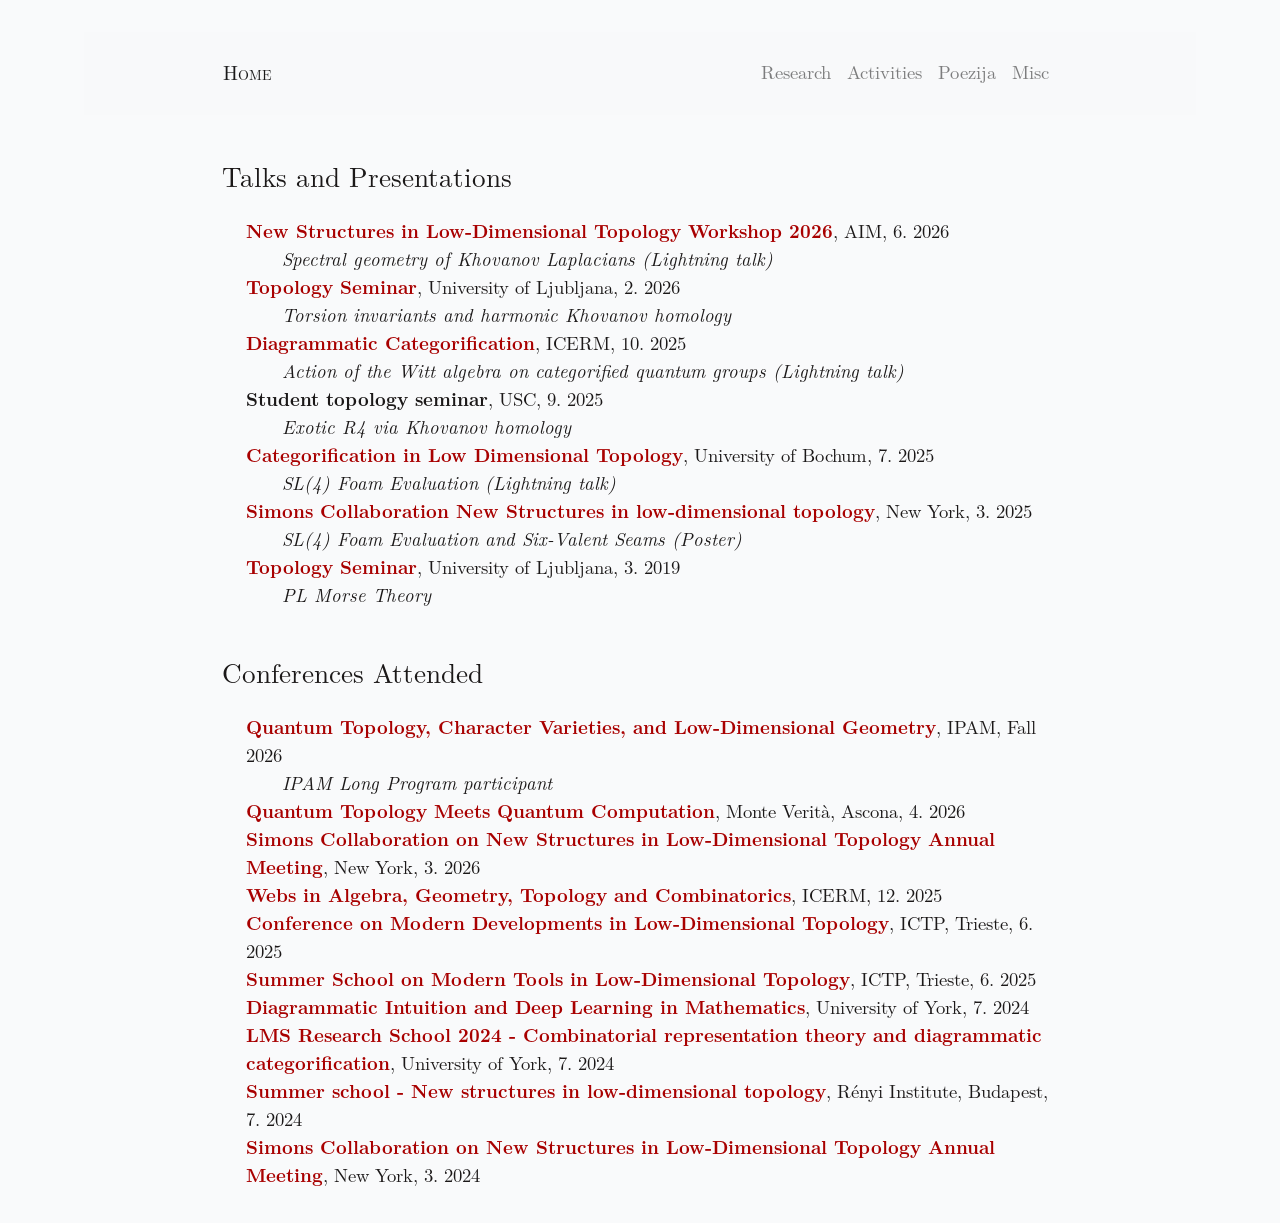
==== activities.html @ 0932a63a "local css, activities subpage, bugs" ====
<!DOCTYPE html>
<html lang="en">
    <head>
        <meta charset="UTF-8">
        <meta name="viewport" content="width=device-width, initial-scale=1.0">
        <title>Jernej Grlj</title>
        <!-- Bootstrap CSS -->
        <link rel="stylesheet" href="https://maxcdn.bootstrapcdn.com/bootstrap/4.5.2/css/bootstrap.min.css">
        <!-- LaTeX CSS -->
        <link rel="stylesheet" href="css/style.css">

        <style>
            h1 {

            }
            .container {
                max-width: 100%;
            }

            /* Media query for screens larger than 576px */
            @media (min-width: 576px) {
                .container {
                    max-width: 80%;
                }
            }
            /* Remove outline and highlight effects for navbar links */
            .nav-link {
                outline: none; /* Remove outline on focus */
                box-shadow: none; /* Remove any box shadow effect */
                text-decoration: none; /* Remove underline if it appears */
            }

            .nav-link:focus, .nav-link:active {
                outline: none; /* Remove the blue outline */
                box-shadow: none; /* Remove any box shadow effect */
            }
            .navbar-brand {
                outline: none;
                box-shadow: none;
            }

            /* Optional: Prevent link text from being highlighted */
            .nav-link:focus, .nav-link:active {
                background-color: transparent; /* No background change on focus */
                color: inherit; /* Maintain original text color */
            }
            /* Adjust font size and line height */
            body {
                max-width: 128ch;
                font-size: 1rem;
                line-height: 1.5;
            }
                    /* Remove any list-style or numbering in the navbar */
            .navbar-nav {
                list-style-type: none;
                padding: 0;
                margin: 0;
            }

            .navbar-nav li::before {
                content: none; /* Remove any custom content added by LaTeX.css */
            }
            /* Optional: If specific classes are defined, increase their font size too */
            body {
                font-size: calc(1rem + 2pt); /* Increase base font size */
            }/* Use the dark mode styles from LaTeX.css for the navbar */
            body.latex-dark .navbar {
                background-color: var(--latex-dark-background); /* Use the dark background from LaTeX.css */
                color: var(--latex-light-text); /* Use the light text color from LaTeX.css */
            }

            body.latex-dark .navbar .nav-link {
                color: var(--latex-light-text); /* Light text color for nav links */
            }

            body.latex-dark .navbar .nav-link:hover {
                color: var(--latex-highlight-text); /* Use a highlight color for hover effect */
            }

            body.latex-dark .navbar-brand {
                color: var(--latex-light-text); /* Light text color for the brand */
            }
                a {
            text-decoration: none; /* Remove underline */
            border: none; /* Remove any border */
        }

        /* Ensure the links don't show an outline or border when focused or active */
        a:focus, a:active {
            outline: none; /* Remove outline */
            border: none; /* Remove border */
        }
        label.sidenote-toggle:not(.sidenote-number) {
            display: inline;
          }
          .sidenote {
            display: none;
          }
          .sidenote-toggle:checked + .sidenote {
            display: block;
            margin: 0.5rem 1.25rem 1rem 0.5rem;
            float: left;
            left: 1rem;
            clear: both;
            width: 95%;
          }
          /* tweak indentation of sidenote inside a blockquote */
          blockquote .sidenote {
            margin-right: -25vw;
            width: 16vw;
          }
            </style>
    </head>
<body>

    <!-- Navigation Bar -->
    <nav class="navbar navbar-expand-lg navbar-light bg-light">
        <div class="container">
            <a class="navbar-brand author" href="./index.html">Home</a>
            <button class="navbar-toggler" type="button" data-toggle="collapse" data-target="#navbarNav" aria-controls="navbarNav" aria-expanded="false" aria-label="Toggle navigation">
                <span class="navbar-toggler-icon"></span>
            </button>
            <div class="collapse navbar-collapse" id="navbarNav">
                <ul class="navbar-nav ml-auto">
                    <li class="nav-item">
                        <a class="nav-link" href="./research.html">Research</a>
                    </li>
                    <li class="nav-item">
                        <a class="nav-link" href="./activities.html">Activities</a>
                    </li>
                    <li class="nav-item">
                        <a class="nav-link" href="./poetry.html">Poezija</a>
                    </li>
                    <li class="nav-item">
                        <a class="nav-link" href="./misc.html">Misc</a>
                    </li>
                </ul>
            </div>
        </div>
    </nav>
    <!-- About Section -->
<section class="container-fluid mt-5">
    <div class="container">
        <h2 class="mb-4">Talks and Presentations</h2>
        <ul class="list-unstyled">
        <li class="ml-4">
            <strong><a href="https://c-negron.github.io/new_structures26">New Structures in Low-Dimensional Topology Workshop 2026</a></strong>, AIM, 6. 2026 <br>
            &nbsp;&nbsp;&nbsp;&nbsp;<i>Spectral geometry of Khovanov Laplacians (Lightning talk)</i>
        </li>
        <li class="ml-4">
            <strong><a href="https://www.fmf.uni-lj.si/en/research/topology-seminar/">Topology Seminar</a></strong>, University of Ljubljana, 2. 2026 <br>
            &nbsp;&nbsp;&nbsp;&nbsp;<i>Torsion invariants and harmonic Khovanov homology</i>
        </li>
        <li class="ml-4">
            <strong><a href="https://icerm.brown.edu/program/semester_program_workshop/sp-f25-w2">Diagrammatic Categorification</a></strong>, ICERM, 10. 2025 <br>
            &nbsp;&nbsp;&nbsp;&nbsp;<i>Action of the Witt algebra on categorified quantum groups (Lightning talk)</i>
        </li>
        <li class="ml-4">
            <strong>Student topology seminar</strong>, USC, 9. 2025 <br>
            &nbsp;&nbsp;&nbsp;&nbsp;<i>Exotic R4 via Khovanov homology</i>
        </li>
        <li class="ml-4">
            <strong><a href="https://cbz20.raspberryip.com/CategorificationLDT-2025/">Categorification in Low Dimensional Topology</a></strong>, University of Bochum, 7. 2025 <br>
            &nbsp;&nbsp;&nbsp;&nbsp;<i>SL(4) Foam Evaluation (Lightning talk)</i>
        </li>
        <li class="ml-4">
            <strong><a href="https://www.simonsfoundation.org/event/simons-collaboration-on-new-structures-in-low-dimensional-topology-annual-meeting-2025/">Simons Collaboration New Structures in low-dimensional topology</a></strong>, New York, 3. 2025 <br>
            &nbsp;&nbsp;&nbsp;&nbsp;<i>SL(4) Foam Evaluation and Six-Valent Seams (Poster)</i>
        </li>
        <li class="ml-4">
            <strong><a href="https://www.fmf.uni-lj.si/en/research/topology-seminar/">Topology Seminar</a></strong>, University of Ljubljana, 3. 2019 <br>
            &nbsp;&nbsp;&nbsp;&nbsp;<i>PL Morse Theory</i>
        </li>
    </ul>
        <h2 class="mb-4">Conferences Attended</h2>
        <ul class="list-unstyled">
        <li class="ml-4">
            <strong><a href="https://www.ipam.ucla.edu/programs/long-programs/quantum-topology-character-varieties-and-low-dimensional-geometry/">Quantum Topology, Character Varieties, and Low-Dimensional Geometry</a></strong>, IPAM, Fall 2026 <br>
            &nbsp;&nbsp;&nbsp;&nbsp;<i>IPAM Long Program participant</i>
        </li>
        <li class="ml-4">
            <strong><a href="https://sites.google.com/view/qtmeetsqc-2026/home">Quantum Topology Meets Quantum Computation</a></strong>, Monte Verità, Ascona, 4. 2026
        </li>
        <li class="ml-4">
            <strong><a href="https://www.simonsfoundation.org/event/simons-collaboration-on-new-structures-in-low-dimensional-topology-annual-meeting-2026/">Simons Collaboration on New Structures in Low-Dimensional Topology Annual Meeting</a></strong>, New York, 3. 2026
        </li>
        <li class="ml-4">
            <strong><a href="https://icerm.brown.edu/program/topical_workshop/tw-25-wagtc">Webs in Algebra, Geometry, Topology and Combinatorics</a></strong>, ICERM, 12. 2025
        </li>
        <li class="ml-4">
            <strong><a href="https://indico.ictp.it/event/10839">Conference on Modern Developments in Low-Dimensional Topology</a></strong>, ICTP, Trieste, 6. 2025
        </li>
        <li class="ml-4">
            <strong><a href="https://indico.ictp.it/event/10839">Summer School on Modern Tools in Low-Dimensional Topology</a></strong>, ICTP, Trieste, 6. 2025
        </li>
        <li class="ml-4">
            <strong><a href="https://sites.google.com/view/diagrammatic-learning/home">Diagrammatic Intuition and Deep Learning in Mathematics</a></strong>, University of York, 7. 2024
        </li>
        <li class="ml-4">
            <strong><a href="https://sites.google.com/view/york-lms-research-school-2024/home">LMS Research School 2024 - Combinatorial representation theory and diagrammatic categorification</a></strong>, University of York, 7. 2024
        </li>
        <li class="ml-4">
            <strong><a href="https://erdoscenter.renyi.hu/events/summer-school-new-structures-low-dimensional-topology">Summer school - New structures in low-dimensional topology</a></strong>, Rényi Institute, Budapest, 7. 2024
        </li>
        <li class="ml-4">
            <strong><a href="https://www.simonsfoundation.org/event/simons-collaboration-on-new-structures-in-low-dimensional-topology-annual-meeting-2024/">Simons Collaboration on New Structures in Low-Dimensional Topology Annual Meeting</a></strong>, New York, 3. 2024
        </li>
    </ul>
    </div>

</section>


    <!-- Bootstrap JS and dependencies -->
    <script src="https://code.jquery.com/jquery-3.5.1.slim.min.js"></script>
    <script src="https://cdn.jsdelivr.net/npm/@popperjs/core@2.9.2/dist/umd/popper.min.js"></script>
    <script src="https://maxcdn.bootstrapcdn.com/bootstrap/4.5.2/js/bootstrap.min.js"></script>

</body>
</html>
---- css/style.css ----
/*!
 * LaTeX.css (https://latex.vercel.app/)
 *
 * Source: https://github.com/vincentdoerig/latex-css
 * Licensed under MIT (https://github.com/vincentdoerig/latex-css/blob/master/LICENSE)
*/

@font-face {
  font-family: 'Latin Modern';
  font-style: normal;
  font-weight: normal;
  font-display: swap;
  src: url('./fonts/LM-regular.woff2') format('woff2'),
    url('./fonts/LM-regular.woff') format('woff'),
    url('./fonts/LM-regular.ttf') format('truetype');
}

@font-face {
  font-family: 'Latin Modern';
  font-style: italic;
  font-weight: normal;
  font-display: swap;
  src: url('./fonts/LM-italic.woff2') format('woff2'),
    url('./fonts/LM-italic.woff') format('woff'),
    url('./fonts/LM-italic.ttf') format('truetype');
}

@font-face {
  font-family: 'Latin Modern';
  font-style: normal;
  font-weight: bold;
  font-display: swap;
  src: url('./fonts/LM-bold.woff2') format('woff2'),
    url('./fonts/LM-bold.woff') format('woff'),
    url('./fonts/LM-bold.ttf') format('truetype');
}

@font-face {
  font-family: 'Latin Modern';
  font-style: italic;
  font-weight: bold;
  font-display: swap;
  src: url('./fonts/LM-bold-italic.woff2') format('woff2'),
    url('./fonts/LM-bold-italic.woff') format('woff'),
    url('./fonts/LM-bold-italic.ttf') format('truetype');
}

@font-face {
  font-family: 'Libertinus';
  font-style: normal;
  font-weight: normal;
  font-display: swap;
  src: url('./fonts/Libertinus-regular.woff2') format('woff2');
}

@font-face {
  font-family: 'Libertinus';
  font-style: italic;
  font-weight: normal;
  font-display: swap;
  src: url('./fonts/Libertinus-italic.woff2') format('woff2');
}

@font-face {
  font-family: 'Libertinus';
  font-style: normal;
  font-weight: bold;
  font-display: swap;
  src: url('./fonts/Libertinus-bold.woff2') format('woff2');
}

@font-face {
  font-family: 'Libertinus';
  font-style: italic;
  font-weight: bold;
  font-display: swap;
  src: url('./fonts/Libertinus-bold-italic.woff2') format('woff2');
}

@font-face {
  font-family: 'Libertinus';
  font-style: normal;
  font-weight: 600;
  font-display: swap;
  src: url('./fonts/Libertinus-semibold.woff2') format('woff2');
}

@font-face {
  font-family: 'Libertinus';
  font-style: italic;
  font-weight: 600;
  font-display: swap;
  src: url('./fonts/Libertinus-semibold-italic.woff2') format('woff2');
}

/* Box sizing rules */
*,
*::before,
*::after {
  box-sizing: border-box;
}

:root {
  --body-color: hsl(0, 5%, 10%);
  --body-bg-color: hsl(210, 20%, 98%);
  --link-visited: hsl(0, 100%, 33%);
  --link-focus-outline: hsl(220, 90%, 52%);
  --pre-bg-color: hsl(210, 28%, 93%);
  --kbd-bg-color: hsl(210, 5%, 100%);
  --kbd-border-color: hsl(210, 5%, 70%);
  --table-border-color: black;
  --border-width-thin: 1.36px;
  --border-width-thick: 2.27px;
  --sidenote-target-border-color: hsl(55, 55%, 70%);
  --footnotes-border-color: hsl(0, 0%, 39%);
  --text-indent-size: 1.463rem; /* In 12pt [Latin Modern font] LaTeX article
  \parindent =~ 17.625pt; taking also into account the ratio
  1pt[LaTeX] = (72 / 72.27) * 1pt[HTML], with default 12pt/1rem LaTeX.css font
  size, the identation value in rem CSS units is:
  \parindent =~ 17.625 * (72 / 72.27) / 12 = 1.463rem. */
}

.latex-dark {
  --body-color: hsl(0, 0%, 86%);
  --body-bg-color: hsl(0, 0%, 16%);
  --link-visited: hsl(196 80% 77%);
  --link-focus-outline: hsl(215, 63%, 73%);
  --pre-bg-color: hsl(0, 1%, 25%);
  --kbd-bg-color: hsl(0, 0%, 16%);
  --kbd-border-color: hsl(210, 5%, 70%);
  --table-border-color: white;
  --sidenote-target-border-color: hsl(0, 0%, 59%);
  --footnotes-border-color: hsl(0, 0%, 59%);
  --proof-symbol-filter: invert(80%);
}

@media (prefers-color-scheme: dark) {
   .latex-dark-auto {
    --body-color: hsl(0, 0%, 86%);
    --body-bg-color: hsl(0, 0%, 16%);
    --link-visited: hsl(196 80% 77%);
    --link-focus-outline: hsl(215, 63%, 73%);
    --pre-bg-color: hsl(0, 1%, 25%);
    --kbd-bg-color: hsl(0, 0%, 16%);
    --kbd-border-color: hsl(210, 5%, 70%);
    --table-border-color: white;
    --sidenote-target-border-color: hsl(0, 0%, 59%);
    --footnotes-border-color: hsl(0, 0%, 59%);
    --proof-symbol-filter: invert(80%);
  }
}

/* Remove default margin */
body,
h1,
h2,
h3,
h4,
p,
ul[class],
ol[class],
li,
figure,
figcaption,
dl,
dd {
  margin: 0;
}

/* Make default font-size 1rem and add smooth scrolling to anchors */
html {
  font-size: 1rem;
}
@media (prefers-reduced-motion: no-preference) {
  html {
    scroll-behavior: smooth;
  }
}

body.libertinus {
  font-family: 'Libertinus', Georgia, Cambria, 'Times New Roman', Times, serif;
}

.text-justify {
  text-align: justify;
}

body {
  font-family: 'Latin Modern', Georgia, Cambria, 'Times New Roman', Times, serif;
  line-height: 1.8;

  max-width: 80ch;
  min-height: 100vh;
  overflow-x: hidden;
  margin: 0 auto;
  padding: 2rem 1.25rem;

  counter-reset: theorem definition sidenote-counter;

  color: var(--body-color);
  background-color: var(--body-bg-color);

  text-rendering: optimizeLegibility;

  /* Allow automatic hyphenation for all text in the document */
  hyphens: auto;
  -webkit-hyphens: auto;
  -moz-hyphens: auto;
}

p {
  margin-top: 1rem;
}

/* Indents paragraphs like in LaTeX documents*/
.indent-pars p {
  text-indent: var(--text-indent-size);
}

.indent-pars p.no-indent,
p.no-indent {
  text-indent: 0;
}

.indent-pars ol p,
.indent-pars ul p {
  text-indent: 0;
}

.indent-pars h2 + p,
.indent-pars h3 + p,
.indent-pars h4 + p {
  text-indent: 0;
}

/* A elements that don't have a class get default styles */
a:not([class]) {
  text-decoration-skip-ink: auto;
}

/* Make links red */
a,
a:visited {
  color: var(--link-visited);
}

a:focus {
  outline-offset: 2px;
  outline: 2px solid var(--link-focus-outline);
}

/* Allow line breaks between any two characters */
.break-all {
  /*
    NOTE: Whith `break-all` value no hyphens are shown, even if the word breaks
    at a hyphenation point
  */
  word-break: break-all;
}

/* Make images easier to work with */
img {
  max-width: 100%;
  height: auto;
  display: block;
}

/* Inherit fonts for inputs and buttons */
input,
button,
textarea,
select {
  font: inherit;
}

/* Prevent textarea from overflowing */
textarea {
  width: 100%;
}

/* Natural flow and rhythm in articles by default */
article > * + * {
  margin-top: 1em;
}

/* Styles for inline code or code snippets */
code,
pre,
kbd {
  font-family: Menlo, Monaco, Consolas, 'Liberation Mono', 'Courier New',
    monospace;
  font-size: 85%;
  hyphens: none;
}
pre {
  padding: 1rem 1.4rem;
  max-width: 100%;
  overflow: auto;
  border-radius: 4px;
  background: var(--pre-bg-color);
}
pre code {
  font-size: 95%;
  position: relative;
}
kbd {
  background: var(--kbd-bg-color);
  border: 1px solid var(--kbd-border-color);
  border-radius: 2px;
  padding: 2px 4px;
  font-size: 75%;
}

/* Better tables */
table:not(.borders-custom) {
  border-collapse: collapse;
  border-spacing: 0;
  width: auto;
  max-width: 100%;
  border-top: var(--border-width-thick) solid var(--table-border-color);
  border-bottom: var(--border-width-thick) solid var(--table-border-color);
  /* display: block; */
  overflow-x: auto; /* does not work because element is not block */
  /* white-space: nowrap; */
  counter-increment: caption;
}
/* add bottom border on column table headings  */
table:not(.borders-custom) tr > th[scope='col'] {
  border-bottom: var(--border-width-thin) solid var(--table-border-color);
}
/* add right border on row table headings  */
table:not(.borders-custom) tr > th[scope='row'] {
  border-right: var(--border-width-thin) solid var(--table-border-color);
}
table:not(.borders-custom) > tbody > tr:first-child > td,
table:not(.borders-custom) > tbody > tr:first-child > th {
  border-top: var(--border-width-thin) solid var(--table-border-color);
}
table:not(.borders-custom) > tbody > tr:last-child > td,
table:not(.borders-custom) > tbody > tr:last-child > th {
  border-bottom: var(--border-width-thin) solid var(--table-border-color);
}

th,
td {
  text-align: left;
  padding: 0.5rem;
  line-height: 1.1;
}
/* Table caption */
caption {
  text-align: left;
  font-size: 0.923em;
  /* border-bottom: 2pt solid #000; */
  padding: 0 0.25em 0.25em;
  width: 100%;
  margin-left: 0;
}

caption::before {
  content: 'Table ' counter(caption) '. ';
  font-weight: bold;
}

/* allow scroll on the x-axis */
.scroll-wrapper {
  overflow-x: auto;
}

/* if a table is wrapped in a scroll wrapper,
  the table cells shouldn't wrap */
.scroll-wrapper > table td {
  white-space: nowrap;
}

/* Table custom borders */
table.borders-custom {
  border-collapse: collapse;
  border-spacing: 0;
  width: auto;
  max-width: 100%;
  overflow-x: auto;
  counter-increment: caption;
}

.border-top-thick {
  border-top: var(--border-width-thick) solid var(--table-border-color);
}
.border-right-thick {
  border-right: var(--border-width-thick) solid var(--table-border-color);
}
.border-bottom-thick {
  border-bottom: var(--border-width-thick) solid var(--table-border-color);
}
.border-left-thick {
  border-left: var(--border-width-thick) solid var(--table-border-color);
}

.border-top-thin {
  border-top: var(--border-width-thin) solid var(--table-border-color);
}
.border-right-thin {
  border-right: var(--border-width-thin) solid var(--table-border-color);
}
.border-bottom-thin {
  border-bottom: var(--border-width-thin) solid var(--table-border-color);
}
.border-left-thin {
  border-left: var(--border-width-thin) solid var(--table-border-color);
}

/* Table column alignment */
.col-1-l tr > :nth-child(1),
.col-2-l tr > :nth-child(2),
.col-3-l tr > :nth-child(3),
.col-4-l tr > :nth-child(4),
.col-5-l tr > :nth-child(5),
.col-6-l tr > :nth-child(6),
.col-7-l tr > :nth-child(7),
.col-8-l tr > :nth-child(8),
.col-9-l tr > :nth-child(9),
.col-10-l tr > :nth-child(10),
.col-11-l tr > :nth-child(11),
.col-12-l tr > :nth-child(12) {
  text-align: left;
}
.col-1-c tr > :nth-child(1),
.col-2-c tr > :nth-child(2),
.col-3-c tr > :nth-child(3),
.col-4-c tr > :nth-child(4),
.col-5-c tr > :nth-child(5),
.col-6-c tr > :nth-child(6),
.col-7-c tr > :nth-child(7),
.col-8-c tr > :nth-child(8),
.col-9-c tr > :nth-child(9),
.col-10-c tr > :nth-child(10),
.col-11-c tr > :nth-child(11),
.col-12-c tr > :nth-child(12) {
  text-align: center;
}
.col-1-r tr > :nth-child(1),
.col-2-r tr > :nth-child(2),
.col-3-r tr > :nth-child(3),
.col-4-r tr > :nth-child(4),
.col-5-r tr > :nth-child(5),
.col-6-r tr > :nth-child(6),
.col-7-r tr > :nth-child(7),
.col-8-r tr > :nth-child(8),
.col-9-r tr > :nth-child(9),
.col-10-r tr > :nth-child(10),
.col-11-r tr > :nth-child(11),
.col-12-r tr > :nth-child(12) {
  text-align: right;
}

/* Format figure captions (based on table captions) */
figure {
  counter-increment: figcaption;
}
figcaption {
  text-align: left;
  font-size: 0.923em;
  padding: 0.25em 0.25em 0;
  width: 100%;
  margin-left: 0;
}
figcaption::before {
  content: 'Figure ' counter(figcaption) '. ';
  font-weight: bold;
}

/* Center align the title */
h1:first-child {
  text-align: center;
}

/* Nested ordered list for ToC */
nav ol {
  counter-reset: item;
  padding-left: 2rem;
}
nav ol > li {
  display: block;
}
nav ol > li::before {
  content: counters(item, '.') ' ';
  counter-increment: item;
  padding-right: 0.85rem;
}

/* Center definitions (most useful for display equations) */
dl dd {
  text-align: center;
}

/* Theorem */
.theorem {
  counter-increment: theorem;
  display: block;
  margin: 12px 0;
  font-style: italic;
}
.theorem::before {
  content: 'Theorem ' counter(theorem) '. ';
  font-weight: bold;
  font-style: normal;
}

/* Lemma */
.lemma {
  counter-increment: theorem;
  display: block;
  margin: 12px 0;
  font-style: italic;
}
.lemma::before {
  content: 'Lemma ' counter(theorem) '. ';
  font-weight: bold;
  font-style: normal;
}

/* Proof */
.proof {
  display: block;
  margin: 12px 0;
  font-style: normal;
  position: relative;
}
.proof::before {
  content: 'Proof. ' attr(title);
  font-style: italic;
}
.proof::after {
  content: '◾️';
  filter: var(--proof-symbol-filter);
  position: absolute;
  right: -12px;
  bottom: -2px;
}

/* Definition */
.definition {
  counter-increment: definition;
  display: block;
  margin: 12px 0;
  font-style: normal;
}
.definition::before {
  content: 'Definition ' counter(definition) '. ';
  font-weight: bold;
  font-style: normal;
}

/* Center align author name, use small caps and add vertical spacing  */
.author {
  margin: 0.85rem 0;
  font-variant-caps: small-caps;
  text-align: center;
}

/* Sidenotes */

.sidenote {
  font-size: 0.8rem;
  float: right;
  clear: right;
  width: 18vw;
  margin-right: -20vw;
  margin-bottom: 1em;
  text-indent: 0;
  /* Right sidenotes explicitly aligned to left for wide screens */
  text-align: left;
}

.sidenote.left {
  float: left;
  margin-left: -20vw;
  margin-bottom: 1em;
  text-indent: 0;
  /* Left sidenotes explicitly aligned to right for wide screens */
  text-align: right;
}

/* Justify all sidenotes for wide screens when `text-justify` class is used */
body.text-justify .sidenote,
body.text-justify .sidenote.left {
    text-align: justify;
}

/* (WIP) add border when a sidenote is clicked on */
.sidenote:target {
  border: var(--sidenote-target-border-color) 1.5px solid;
  padding: 0 .5rem;
  scroll-margin-block-start: 10rem;
}

/* sidenote counter */
.sidenote-number {
  counter-increment: sidenote-counter;
}

.sidenote-number::after,
.sidenote::before {
  position: relative;
  vertical-align: baseline;
}

/* add number in main content */
.sidenote-number::after {
  content: counter(sidenote-counter);
  font-size: 0.7rem;
  top: -0.5rem;
  left: 0.1rem;
}

/* add number in front of the sidenote */
.sidenote-number ~ .sidenote::before {
  content: counter(sidenote-counter) ' ';
  font-size: 0.7rem;
  top: -0.5rem;
}

label.sidenote-toggle:not(.sidenote-number) {
  display: none;
}

/* sidenotes inside blockquotes are indented more */
blockquote .sidenote {
  margin-right: -24vw;
  width: 18vw;
}


label.sidenote-toggle {
  display: inline;
  cursor: pointer;
}

input.sidenote-toggle {
  display: none;
}

@media (max-width: 1050px) {
  label.sidenote-toggle:not(.sidenote-number) {
    display: inline;
  }
  .sidenote {
    display: none;
  }
  .sidenote-toggle:checked + .sidenote {
    display: block;
    margin: 0.5rem 1.25rem 1rem 0.5rem;
    float: left;
    left: 1rem;
    clear: both;
    width: 95%;
  }

  /* All sidenotes explicitly aligned to left for narrow screens */
  .sidenote-toggle:checked + .sidenote.left {
    text-align: left;
  }

  /* Justify all sidenotes for narrow screens when `text-justify` class is used */
  body.text-justify .sidenote-toggle:checked + .sidenote.left {
    text-align: justify;
  }

  /* tweak indentation of sidenote inside a blockquote */
  blockquote .sidenote {
    margin-right: -25vw;
    width: 16vw;
  }
}

/* Make footnote text smaller */
.footnotes p {
  line-height: 1.5;
  font-size: 85%;
  margin-bottom: 0.4rem;
}
.footnotes {
  border-top: 1px solid var(--footnotes-border-color);
}

/* Center title and paragraph */
.abstract,
.abstract p {
  text-align: center;
  margin-top: 0;
}
.abstract {
  margin: 2.25rem 0;
}
.abstract > h2 {
  font-size: 1rem;
  margin-bottom: -0.2rem;
}

/* Format the LaTeX symbol correctly (a higher up, e lower) */
.latex span:nth-child(1) {
  text-transform: uppercase;
  font-size: 0.75em;
  vertical-align: 0.28em;
  margin-left: -0.48em;
  margin-right: -0.15em;
  line-height: 1ex;
}

.latex span:nth-child(2) {
  text-transform: uppercase;
  vertical-align: -0.5ex;
  margin-left: -0.1667em;
  margin-right: -0.125em;
  line-height: 1ex;
}

/* Prevent line breaks inside an element */
.whitespace-nowrap {
  white-space: nowrap;
}

/* Heading typography */
h1 {
  font-size: 2.5rem;
  line-height: 3.25rem;
  margin-bottom: 1.625rem;
}

h2 {
  font-size: 1.7rem;
  line-height: 2rem;
  margin-top: 3rem;
}

h3 {
  font-size: 1.4rem;
  margin-top: 2.5rem;
}

h4 {
  font-size: 1.2rem;
  margin-top: 2rem;
}

h5 {
  font-size: 1rem;
  margin-top: 1.8rem;
}

h6 {
  font-size: 1rem;
  font-style: italic;
  font-weight: normal;
  margin-top: 2.5rem;
}

h3,
h4,
h5,
h6 {
  line-height: 1.625rem;
}

h1 + h2 {
  margin-top: 1.625rem;
}

h2 + h3,
h3 + h4,
h4 + h5 {
  margin-top: 0.8rem;
}

h5 + h6 {
  margin-top: -0.8rem;
}

h2,
h3,
h4,
h5,
h6 {
  margin-bottom: 0.8rem;
}
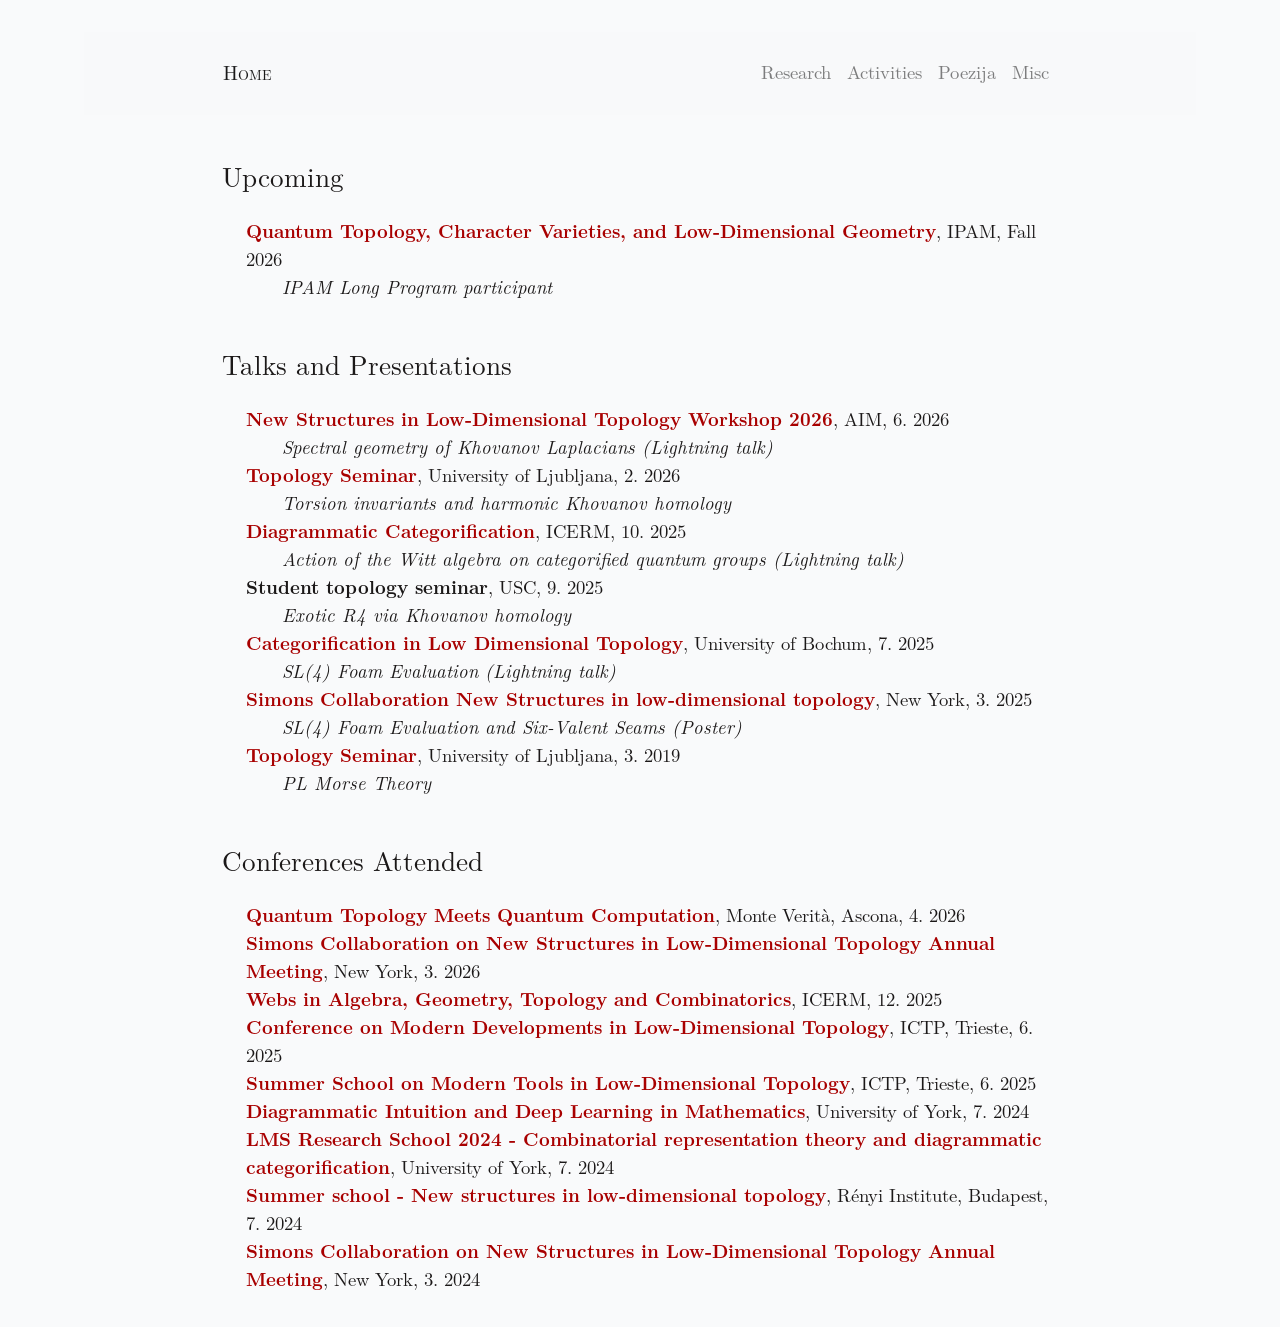
==== commit 7ce1422d: "added upcoming activities" ====
--- a/activities.html
+++ b/activities.html
@@ -141,6 +141,13 @@
     <!-- About Section -->
 <section class="container-fluid mt-5">
     <div class="container">
+        <h2 class="mb-4">Upcoming</h2>
+        <ul class="list-unstyled">
+        <li class="ml-4">
+            <strong><a href="https://www.ipam.ucla.edu/programs/long-programs/quantum-topology-character-varieties-and-low-dimensional-geometry/">Quantum Topology, Character Varieties, and Low-Dimensional Geometry</a></strong>, IPAM, Fall 2026 <br>
+            &nbsp;&nbsp;&nbsp;&nbsp;<i>IPAM Long Program participant</i>
+        </li>
+    </ul>
         <h2 class="mb-4">Talks and Presentations</h2>
         <ul class="list-unstyled">
         <li class="ml-4">
@@ -174,10 +181,6 @@
     </ul>
         <h2 class="mb-4">Conferences Attended</h2>
         <ul class="list-unstyled">
-        <li class="ml-4">
-            <strong><a href="https://www.ipam.ucla.edu/programs/long-programs/quantum-topology-character-varieties-and-low-dimensional-geometry/">Quantum Topology, Character Varieties, and Low-Dimensional Geometry</a></strong>, IPAM, Fall 2026 <br>
-            &nbsp;&nbsp;&nbsp;&nbsp;<i>IPAM Long Program participant</i>
-        </li>
         <li class="ml-4">
             <strong><a href="https://sites.google.com/view/qtmeetsqc-2026/home">Quantum Topology Meets Quantum Computation</a></strong>, Monte Verità, Ascona, 4. 2026
         </li>
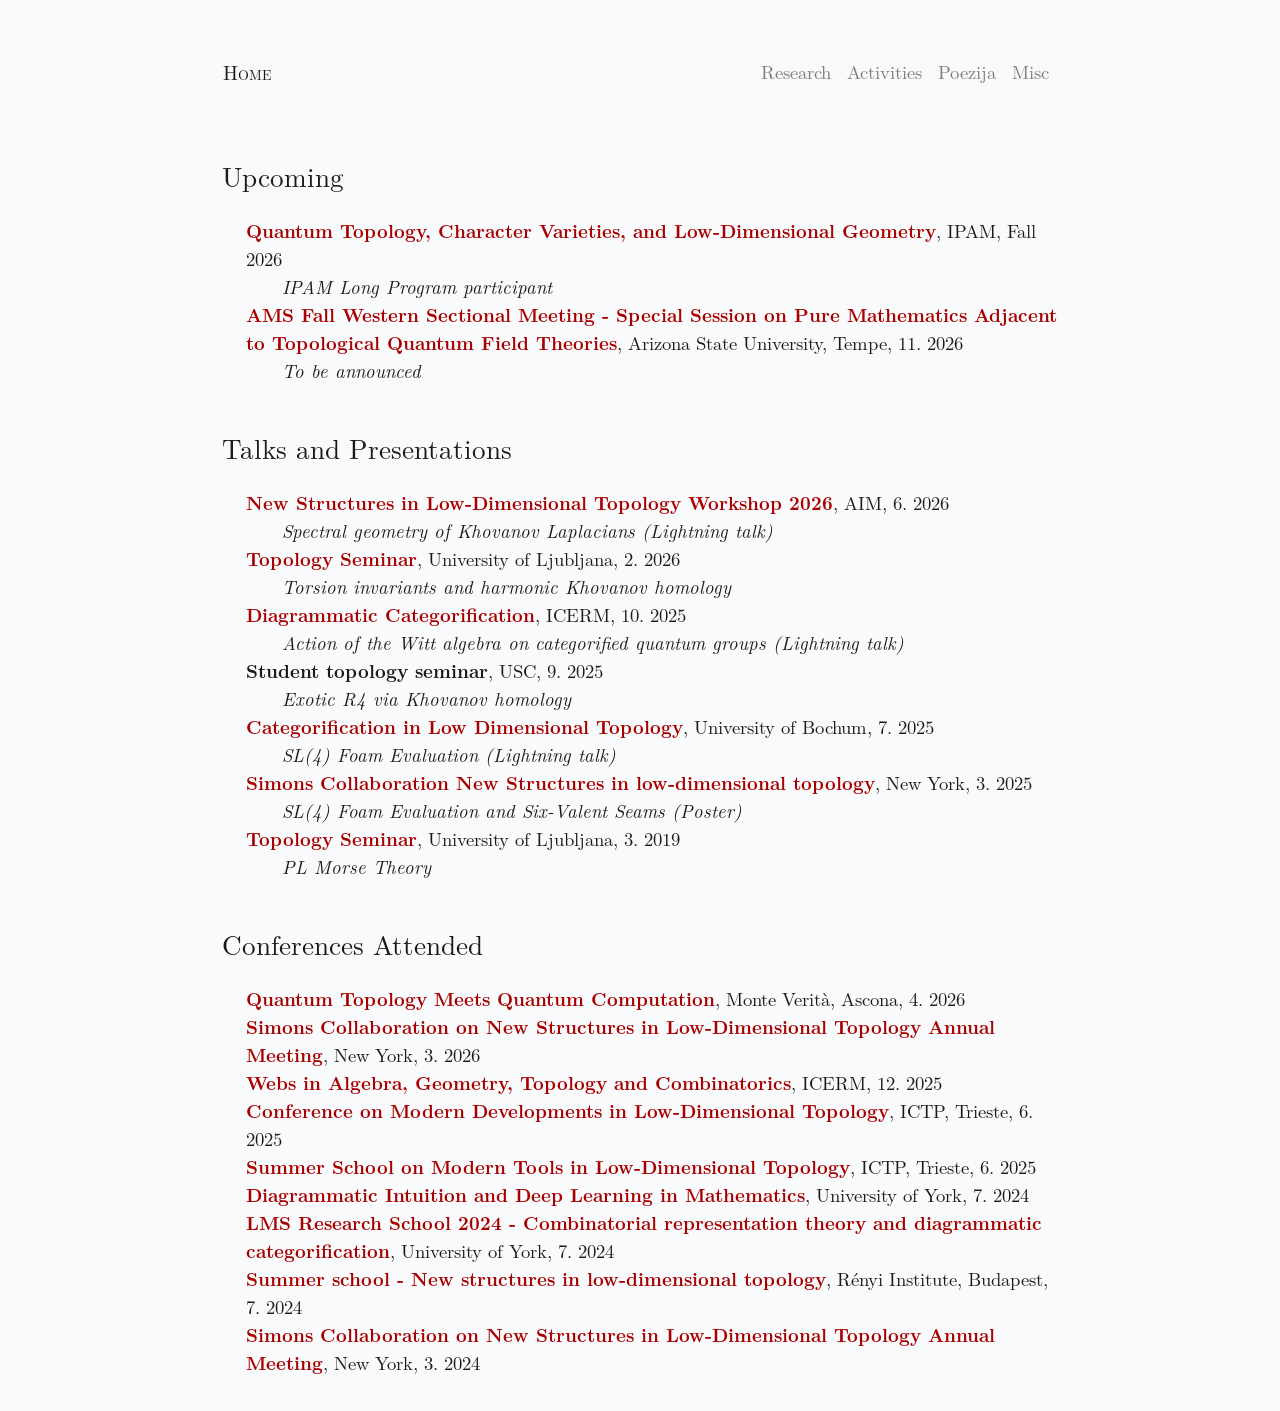
==== commit 1cb87153: "added AMS sectional" ====
--- a/activities.html
+++ b/activities.html
@@ -147,6 +147,10 @@
             <strong><a href="https://www.ipam.ucla.edu/programs/long-programs/quantum-topology-character-varieties-and-low-dimensional-geometry/">Quantum Topology, Character Varieties, and Low-Dimensional Geometry</a></strong>, IPAM, Fall 2026 <br>
             &nbsp;&nbsp;&nbsp;&nbsp;<i>IPAM Long Program participant</i>
         </li>
+        <li class="ml-4">
+            <strong><a href="https://www.ams.org/meetings/sectional/2335_program_ss32.html#title">AMS Fall Western Sectional Meeting - Special Session on Pure Mathematics Adjacent to Topological Quantum Field Theories</a></strong>, Arizona State University, Tempe, 11. 2026 <br>
+            &nbsp;&nbsp;&nbsp;&nbsp;<i>To be announced</i>
+        </li>
     </ul>
         <h2 class="mb-4">Talks and Presentations</h2>
         <ul class="list-unstyled">
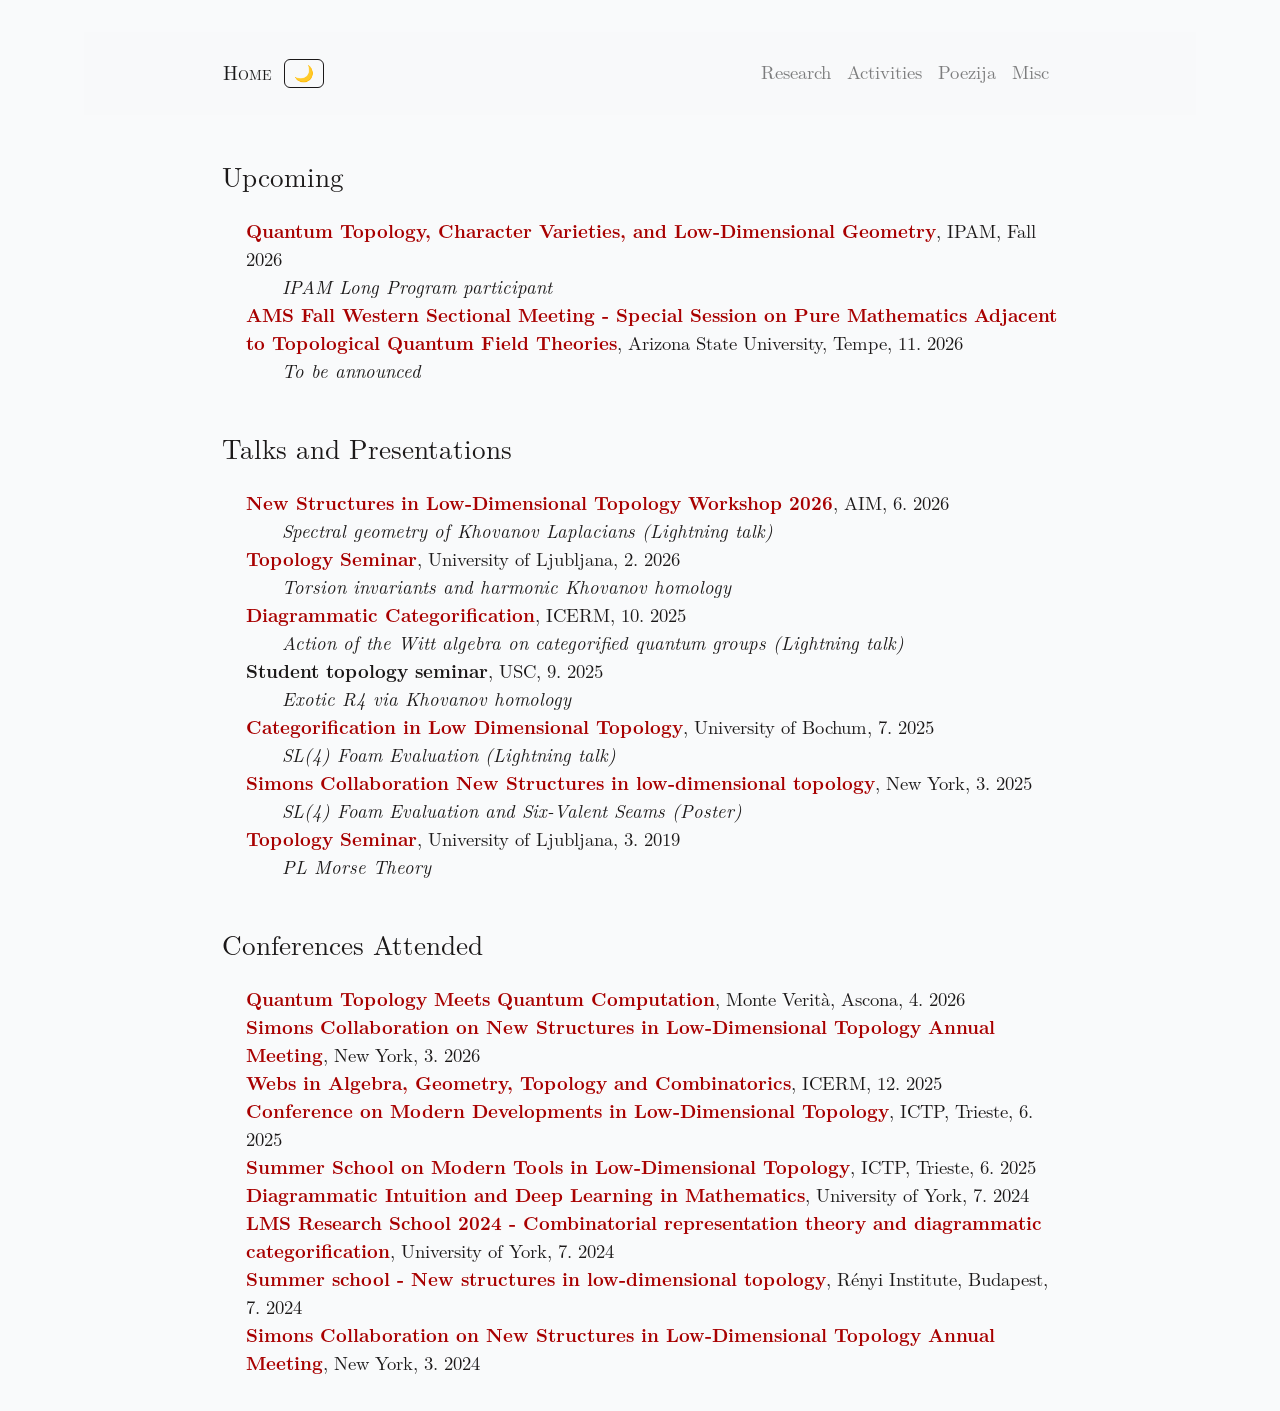
==== commit 4d28fabc: "dark mode" ====
--- a/activities.html
+++ b/activities.html
@@ -3,6 +3,21 @@
     <head>
         <meta charset="UTF-8">
         <meta name="viewport" content="width=device-width, initial-scale=1.0">
+    <!-- Apply saved/system color scheme before render to avoid flash -->
+    <script>
+      (function () {
+        function readTheme() {
+          try { var s = localStorage.getItem('theme'); if (s) return s; } catch (e) {}
+          var m = document.cookie.match(/(?:^|;\s*)theme=(dark|light)/);
+          return m ? m[1] : null;
+        }
+        var stored = readTheme();
+        var dark = stored
+          ? stored === 'dark'
+          : (window.matchMedia && window.matchMedia('(prefers-color-scheme: dark)').matches);
+        if (dark) document.documentElement.classList.add('latex-dark');
+      })();
+    </script>
         <title>Jernej Grlj</title>
         <!-- Bootstrap CSS -->
         <link rel="stylesheet" href="https://maxcdn.bootstrapcdn.com/bootstrap/4.5.2/css/bootstrap.min.css">
@@ -64,21 +79,21 @@
             body {
                 font-size: calc(1rem + 2pt); /* Increase base font size */
             }/* Use the dark mode styles from LaTeX.css for the navbar */
-            body.latex-dark .navbar {
-                background-color: var(--latex-dark-background); /* Use the dark background from LaTeX.css */
-                color: var(--latex-light-text); /* Use the light text color from LaTeX.css */
-            }
-
-            body.latex-dark .navbar .nav-link {
-                color: var(--latex-light-text); /* Light text color for nav links */
-            }
-
-            body.latex-dark .navbar .nav-link:hover {
-                color: var(--latex-highlight-text); /* Use a highlight color for hover effect */
-            }
-
-            body.latex-dark .navbar-brand {
-                color: var(--latex-light-text); /* Light text color for the brand */
+            .latex-dark .navbar {
+                background-color: var(--body-bg-color); /* Use the dark background from LaTeX.css */
+                color: var(--body-color); /* Use the light text color from LaTeX.css */
+            }
+
+            .latex-dark .navbar .nav-link {
+                color: var(--body-color); /* Light text color for nav links */
+            }
+
+            .latex-dark .navbar .nav-link:hover {
+                color: var(--link-visited); /* Use a highlight color for hover effect */
+            }
+
+            .latex-dark .navbar-brand {
+                color: var(--body-color); /* Light text color for the brand */
             }
                 a {
             text-decoration: none; /* Remove underline */
@@ -117,6 +132,7 @@
     <nav class="navbar navbar-expand-lg navbar-light bg-light">
         <div class="container">
             <a class="navbar-brand author" href="./index.html">Home</a>
+            <button id="themeToggle" class="theme-toggle" type="button" aria-label="Toggle dark mode" aria-pressed="false" onclick="toggleTheme()">🌙</button>
             <button class="navbar-toggler" type="button" data-toggle="collapse" data-target="#navbarNav" aria-controls="navbarNav" aria-expanded="false" aria-label="Toggle navigation">
                 <span class="navbar-toggler-icon"></span>
             </button>
@@ -223,5 +239,46 @@
     <script src="https://cdn.jsdelivr.net/npm/@popperjs/core@2.9.2/dist/umd/popper.min.js"></script>
     <script src="https://maxcdn.bootstrapcdn.com/bootstrap/4.5.2/js/bootstrap.min.js"></script>
 
+    <!-- Dark-mode toggle logic -->
+    <script>
+      function saveTheme(val) {
+        try { localStorage.setItem('theme', val); } catch (e) {}
+        document.cookie = 'theme=' + val + '; path=/; max-age=31536000; SameSite=Lax';
+      }
+      function readThemePref() {
+        try { var s = localStorage.getItem('theme'); if (s) return s; } catch (e) {}
+        var m = document.cookie.match(/(?:^|;\s*)theme=(dark|light)/);
+        return m ? m[1] : null;
+      }
+      function toggleTheme() {
+        var isDark = document.documentElement.classList.toggle('latex-dark');
+        saveTheme(isDark ? 'dark' : 'light');
+        updateThemeIcon(isDark);
+      }
+      function updateThemeIcon(isDark) {
+        var btn = document.getElementById('themeToggle');
+        if (btn) {
+          btn.textContent = isDark ? '\u2600\uFE0F' : '\u{1F319}';
+          btn.setAttribute('aria-pressed', isDark ? 'true' : 'false');
+        }
+      }
+      document.addEventListener('DOMContentLoaded', function () {
+        updateThemeIcon(document.documentElement.classList.contains('latex-dark'));
+        if (window.matchMedia) {
+          window.matchMedia('(prefers-color-scheme: dark)').addEventListener('change', function (e) {
+            if (readThemePref()) return;
+            document.documentElement.classList.toggle('latex-dark', e.matches);
+            updateThemeIcon(e.matches);
+          });
+        }
+        // Sync the theme across any other open tabs/subpages live
+        window.addEventListener('storage', function (e) {
+          if (e.key !== 'theme') return;
+          var dark = e.newValue === 'dark';
+          document.documentElement.classList.toggle('latex-dark', dark);
+          updateThemeIcon(dark);
+        });
+      });
+    </script>
 </body>
 </html>
--- a/css/style.css
+++ b/css/style.css
@@ -783,3 +783,43 @@
 h6 {
   margin-bottom: 0.8rem;
 }
+
+/* Dark-mode navbar overrides (beat Bootstrap's .bg-light !important / navbar-light) */
+.latex-dark .navbar,
+.latex-dark .navbar.bg-light {
+  background-color: var(--body-bg-color) !important;
+}
+
+.latex-dark .navbar .nav-link,
+.latex-dark .navbar .navbar-brand,
+.latex-dark .navbar-brand {
+  color: var(--body-color) !important;
+}
+
+.latex-dark .navbar .nav-link:hover {
+  color: var(--link-visited) !important;
+}
+
+/* Dark-mode toggle button in the navbar */
+.theme-toggle {
+  background: transparent;
+  border: 1px solid var(--body-color);
+  color: var(--body-color);
+  border-radius: 6px;
+  cursor: pointer;
+  padding: 0.1rem 0.55rem;
+  margin-left: 0.75rem;
+  font-size: 1rem;
+  line-height: 1.5;
+  transition: opacity 0.15s ease;
+}
+
+.theme-toggle:hover {
+  opacity: 0.65;
+}
+
+.theme-toggle:focus,
+.theme-toggle:active {
+  outline: none;
+  box-shadow: none;
+}
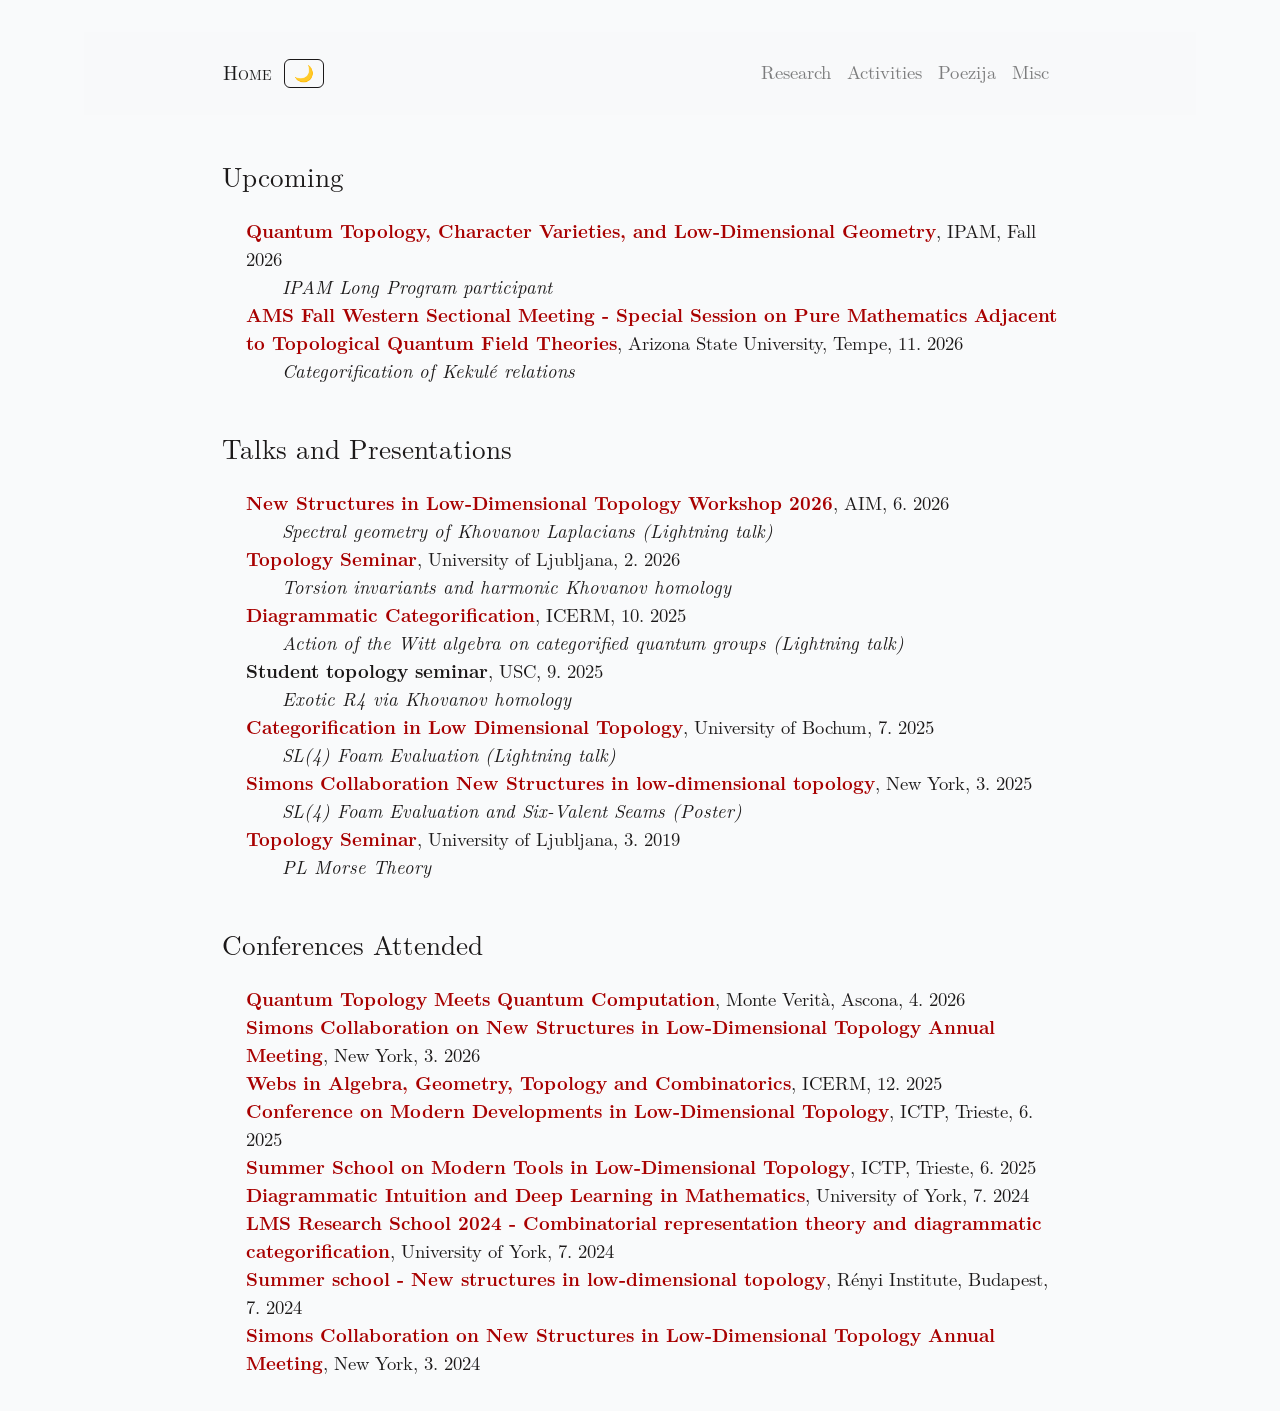
==== commit b237cc13: "typos and added title" ====
--- a/activities.html
+++ b/activities.html
@@ -165,7 +165,7 @@
         </li>
         <li class="ml-4">
             <strong><a href="https://www.ams.org/meetings/sectional/2335_program_ss32.html#title">AMS Fall Western Sectional Meeting - Special Session on Pure Mathematics Adjacent to Topological Quantum Field Theories</a></strong>, Arizona State University, Tempe, 11. 2026 <br>
-            &nbsp;&nbsp;&nbsp;&nbsp;<i>To be announced</i>
+            &nbsp;&nbsp;&nbsp;&nbsp;<i>Categorification of Kekulé relations</i>
         </li>
     </ul>
         <h2 class="mb-4">Talks and Presentations</h2>
--- a/css/style.css
+++ b/css/style.css
@@ -123,7 +123,7 @@
 .latex-dark {
   --body-color: hsl(0, 0%, 86%);
   --body-bg-color: hsl(0, 0%, 16%);
-  --link-visited: hsl(196 80% 77%);
+  --link-visited: hsl(0, 55%, 55%);
   --link-focus-outline: hsl(215, 63%, 73%);
   --pre-bg-color: hsl(0, 1%, 25%);
   --kbd-bg-color: hsl(0, 0%, 16%);
@@ -138,7 +138,7 @@
    .latex-dark-auto {
     --body-color: hsl(0, 0%, 86%);
     --body-bg-color: hsl(0, 0%, 16%);
-    --link-visited: hsl(196 80% 77%);
+    --link-visited: hsl(0, 55%, 55%);
     --link-focus-outline: hsl(215, 63%, 73%);
     --pre-bg-color: hsl(0, 1%, 25%);
     --kbd-bg-color: hsl(0, 0%, 16%);
